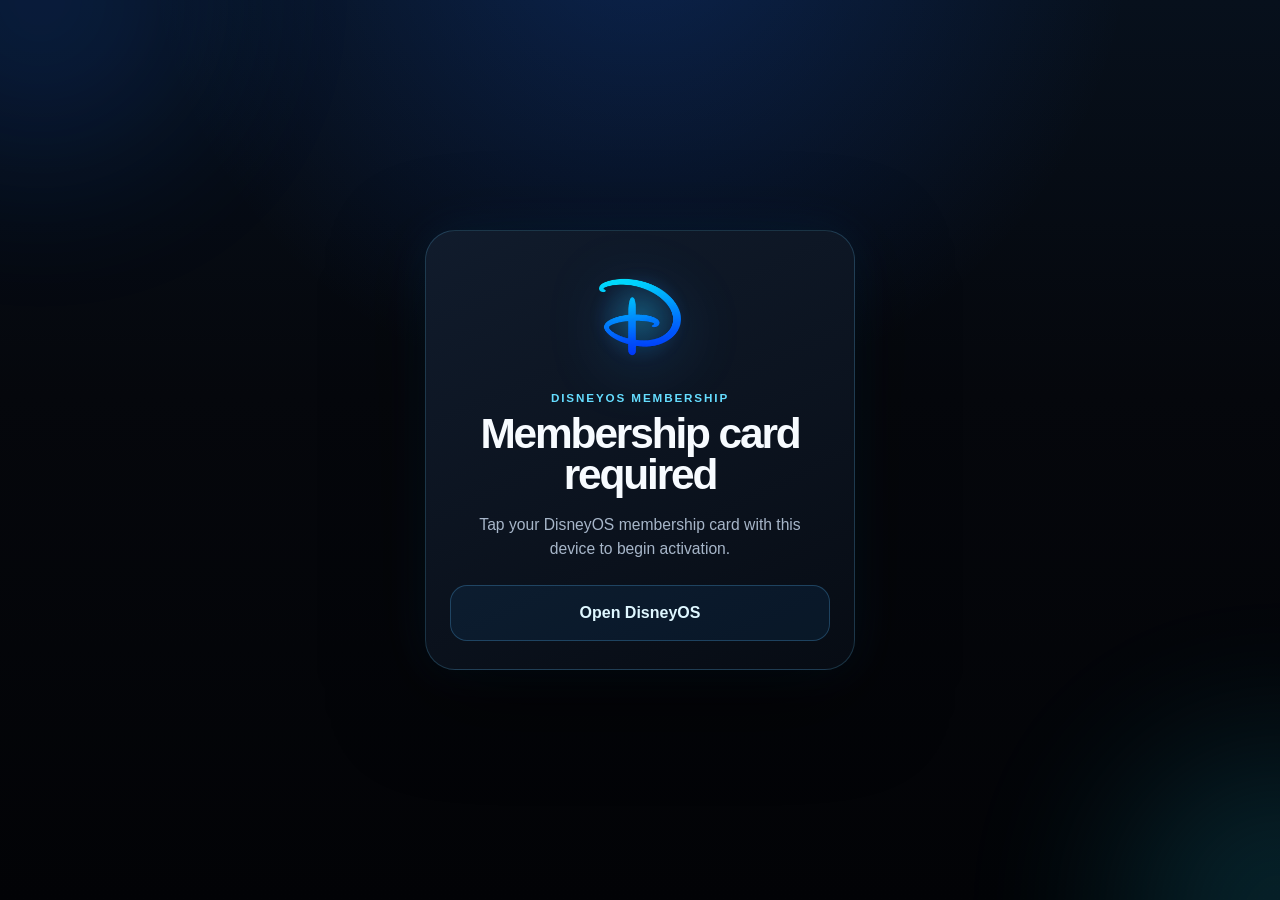
==== activate/index.html @ b2398494 "Add files via upload" ====
<!doctype html>
<html lang="en">
<head>
  <meta charset="utf-8">
  <meta name="viewport" content="width=device-width,initial-scale=1,viewport-fit=cover">
  <meta name="theme-color" content="#05070c">
  <meta name="description" content="Activate your DisneyOS membership on this device.">
  <title>Activate DisneyOS</title>
  <link rel="icon" type="image/png" sizes="16x16" href="../assets/favicon-16.png">
  <link rel="icon" type="image/png" sizes="32x32" href="../assets/favicon-32.png">
  <link rel="apple-touch-icon" href="../assets/apple-touch-icon.png">
  <link rel="stylesheet" href="activate.css?v=1.0.0">
</head>
<body>
  <div class="ambient ambient-one" aria-hidden="true"></div>
  <div class="ambient ambient-two" aria-hidden="true"></div>

  <main class="activation-shell">
    <section class="activation-card" aria-live="polite">
      <div class="brand-stage" aria-hidden="true">
        <div class="brand-halo"></div>
        <img class="brand-mark" src="../assets/disneyos-mark.png" alt="">
      </div>

      <div id="loading-state" class="activation-state">
        <p class="eyebrow">DisneyOS Membership</p>
        <h1>Recognizing your membership</h1>
        <p class="supporting-copy">Please wait while DisneyOS checks this device.</p>
        <div class="loading-line" aria-hidden="true"><span></span></div>
      </div>

      <div id="activation-state" class="activation-state" hidden>
        <p class="eyebrow">Members Only</p>
        <h1>Welcome to DisneyOS</h1>
        <p id="activation-intro" class="supporting-copy">
          Your membership card has been recognized. Enter your membership password to activate this device.
        </p>

        <form id="activation-form" novalidate>
          <label for="membership-password">Membership Password</label>
          <div class="password-control">
            <input
              id="membership-password"
              name="password"
              type="password"
              autocomplete="current-password"
              autocapitalize="none"
              spellcheck="false"
              required
              aria-describedby="form-message"
            >
            <button id="password-toggle" class="password-toggle" type="button" aria-label="Show password">Show</button>
          </div>

          <p id="form-message" class="form-message" role="alert"></p>

          <button id="activate-button" class="primary-button" type="submit">
            <span>Activate DisneyOS</span>
          </button>
        </form>

        <p class="privacy-note">This device will stay connected to your DisneyOS membership.</p>
      </div>

      <div id="success-state" class="activation-state success-state" hidden>
        <div class="success-check" aria-hidden="true">
          <svg viewBox="0 0 52 52" role="presentation">
            <circle cx="26" cy="26" r="24"></circle>
            <path d="M15 27.5 22.2 35 38 18.5"></path>
          </svg>
        </div>
        <p class="eyebrow">Membership Verified</p>
        <h1 id="success-title">Welcome</h1>
        <p id="success-copy" class="supporting-copy">DisneyOS is now active on this device.</p>
        <div class="membership-summary">
          <span class="summary-label">DisneyOS Member</span>
          <strong id="member-name">Nathan</strong>
          <span id="device-name">This device</span>
        </div>
        <button id="open-disneyos" class="primary-button" type="button">Open DisneyOS</button>
      </div>

      <div id="missing-card-state" class="activation-state" hidden>
        <p class="eyebrow">DisneyOS Membership</p>
        <h1>Membership card required</h1>
        <p class="supporting-copy">Tap your DisneyOS membership card with this device to begin activation.</p>
        <button id="open-existing" class="secondary-button" type="button">Open DisneyOS</button>
      </div>
    </section>
  </main>

  <script src="activate.js?v=1.0.0"></script>
</body>
</html>
---- activate/activate.css ----
:root {
  color-scheme: dark;
  --background: #05070c;
  --surface: rgba(12, 19, 31, .97);
  --surface-soft: rgba(18, 31, 49, .78);
  --text: #f7fbff;
  --muted: #a7b6c9;
  --blue: #176cff;
  --cyan: #26dcff;
  --border: rgba(99, 203, 255, .2);
  --danger: #ff9b9b;
  font-family: -apple-system, BlinkMacSystemFont, "SF Pro Display", "Segoe UI", sans-serif;
}

* { box-sizing: border-box; }
html, body { min-height: 100%; }
body {
  margin: 0;
  overflow-x: hidden;
  background:
    radial-gradient(circle at 50% -10%, rgba(26, 105, 255, .22), transparent 42%),
    linear-gradient(180deg, #07101c 0%, var(--background) 44%, #020306 100%);
  color: var(--text);
}
button, input { font: inherit; }
button { -webkit-tap-highlight-color: transparent; }

.ambient {
  position: fixed;
  z-index: 0;
  width: 320px;
  height: 320px;
  border-radius: 50%;
  filter: blur(90px);
  opacity: .16;
  pointer-events: none;
}
.ambient-one { top: -160px; left: -120px; background: var(--blue); }
.ambient-two { right: -160px; bottom: -170px; background: var(--cyan); }

.activation-shell {
  position: relative;
  z-index: 1;
  display: grid;
  min-height: 100svh;
  place-items: center;
  padding: max(24px, env(safe-area-inset-top)) 20px max(24px, env(safe-area-inset-bottom));
}

.activation-card {
  width: min(100%, 430px);
  padding: 34px 24px 28px;
  overflow: hidden;
  border: 1px solid var(--border);
  border-radius: 30px;
  background: linear-gradient(155deg, rgba(17, 28, 45, .985), rgba(7, 12, 20, .99));
  box-shadow: 0 28px 90px rgba(0, 0, 0, .58), 0 0 48px rgba(31, 153, 255, .1);
  text-align: center;
}

.brand-stage {
  position: relative;
  display: grid;
  width: 104px;
  height: 104px;
  margin: 0 auto 22px;
  place-items: center;
}
.brand-halo {
  position: absolute;
  inset: 8px;
  border-radius: 30px;
  background: radial-gradient(circle, rgba(37, 202, 255, .3), rgba(28, 99, 255, .04) 66%, transparent 72%);
  filter: blur(5px);
  animation: breathe 2.8s ease-in-out infinite;
}
.brand-mark {
  position: relative;
  width: 82px;
  height: 82px;
  object-fit: contain;
  filter: drop-shadow(0 12px 30px rgba(28, 149, 255, .38));
}

.activation-state[hidden] { display: none; }
.activation-state { animation: reveal .42s ease both; }
.eyebrow {
  margin: 0 0 9px;
  color: #65ddff;
  font-size: .73rem;
  font-weight: 800;
  letter-spacing: .16em;
  text-transform: uppercase;
}
h1 {
  margin: 0;
  font-size: clamp(2rem, 8vw, 2.65rem);
  line-height: .98;
  letter-spacing: -.05em;
}
.supporting-copy {
  max-width: 340px;
  margin: 17px auto 24px;
  color: var(--muted);
  font-size: .98rem;
  line-height: 1.55;
}

form { text-align: left; }
label {
  display: block;
  margin: 0 0 9px 3px;
  color: #d9e5f1;
  font-size: .82rem;
  font-weight: 750;
}
.password-control { position: relative; }
input {
  width: 100%;
  min-height: 58px;
  padding: 0 72px 0 17px;
  border: 1px solid rgba(123, 186, 235, .24);
  border-radius: 17px;
  outline: none;
  background: rgba(2, 8, 15, .78);
  color: white;
  font-size: 1.05rem;
  transition: border-color .2s ease, box-shadow .2s ease;
}
input:focus {
  border-color: rgba(54, 203, 255, .78);
  box-shadow: 0 0 0 4px rgba(23, 108, 255, .14), 0 0 24px rgba(32, 176, 255, .1);
}
.password-toggle {
  position: absolute;
  top: 50%;
  right: 9px;
  min-width: 56px;
  min-height: 40px;
  border: 0;
  border-radius: 12px;
  background: transparent;
  color: #75dfff;
  font-size: .78rem;
  font-weight: 800;
  transform: translateY(-50%);
}
.form-message {
  min-height: 21px;
  margin: 9px 3px 6px;
  color: var(--danger);
  font-size: .82rem;
  line-height: 1.35;
}

.primary-button,
.secondary-button {
  width: 100%;
  min-height: 56px;
  border-radius: 17px;
  font-weight: 800;
  cursor: pointer;
}
.primary-button {
  border: 0;
  background: linear-gradient(100deg, var(--blue), var(--cyan));
  color: white;
  box-shadow: 0 13px 34px rgba(12, 115, 255, .29);
  transition: transform .18s ease, opacity .18s ease, box-shadow .18s ease;
}
.primary-button:active { transform: scale(.985); }
.primary-button:disabled { cursor: wait; opacity: .6; box-shadow: none; }
.secondary-button {
  border: 1px solid rgba(92, 190, 255, .25);
  background: rgba(24, 91, 145, .15);
  color: #dff7ff;
}
.privacy-note {
  margin: 18px 10px 0;
  color: #738398;
  font-size: .76rem;
  line-height: 1.45;
}

.loading-line {
  width: 150px;
  height: 3px;
  margin: 28px auto 8px;
  overflow: hidden;
  border-radius: 999px;
  background: rgba(255, 255, 255, .08);
}
.loading-line span {
  display: block;
  width: 45%;
  height: 100%;
  border-radius: inherit;
  background: linear-gradient(90deg, var(--blue), var(--cyan));
  animation: loading 1.25s ease-in-out infinite;
}

.success-check {
  width: 72px;
  height: 72px;
  margin: 0 auto 18px;
}
.success-check svg { width: 100%; height: 100%; }
.success-check circle {
  fill: rgba(35, 209, 255, .09);
  stroke: #41dcff;
  stroke-width: 2;
  stroke-dasharray: 152;
  stroke-dashoffset: 152;
  animation: draw .55s ease .08s forwards;
}
.success-check path {
  fill: none;
  stroke: #67f2ce;
  stroke-width: 3.4;
  stroke-linecap: round;
  stroke-linejoin: round;
  stroke-dasharray: 35;
  stroke-dashoffset: 35;
  animation: draw .36s ease .48s forwards;
}
.membership-summary {
  display: grid;
  gap: 3px;
  margin: 25px 0 20px;
  padding: 18px;
  border: 1px solid rgba(78, 202, 255, .16);
  border-radius: 19px;
  background: var(--surface-soft);
}
.summary-label {
  color: #69dbff;
  font-size: .67rem;
  font-weight: 800;
  letter-spacing: .13em;
  text-transform: uppercase;
}
.membership-summary strong { font-size: 1.2rem; }
.membership-summary span:last-child { color: var(--muted); font-size: .82rem; }

@keyframes reveal { from { opacity: 0; transform: translateY(8px); } to { opacity: 1; transform: none; } }
@keyframes breathe { 0%,100% { opacity: .55; transform: scale(.96); } 50% { opacity: 1; transform: scale(1.07); } }
@keyframes loading { 0% { transform: translateX(-120%); } 100% { transform: translateX(340%); } }
@keyframes draw { to { stroke-dashoffset: 0; } }

@media (max-width: 440px) {
  .activation-shell { padding-inline: 14px; }
  .activation-card { padding: 28px 19px 23px; border-radius: 26px; }
  .brand-stage { margin-bottom: 16px; }
}

@media (prefers-reduced-motion: reduce) {
  *, *::before, *::after { animation-duration: .01ms !important; animation-iteration-count: 1 !important; scroll-behavior: auto !important; }
}
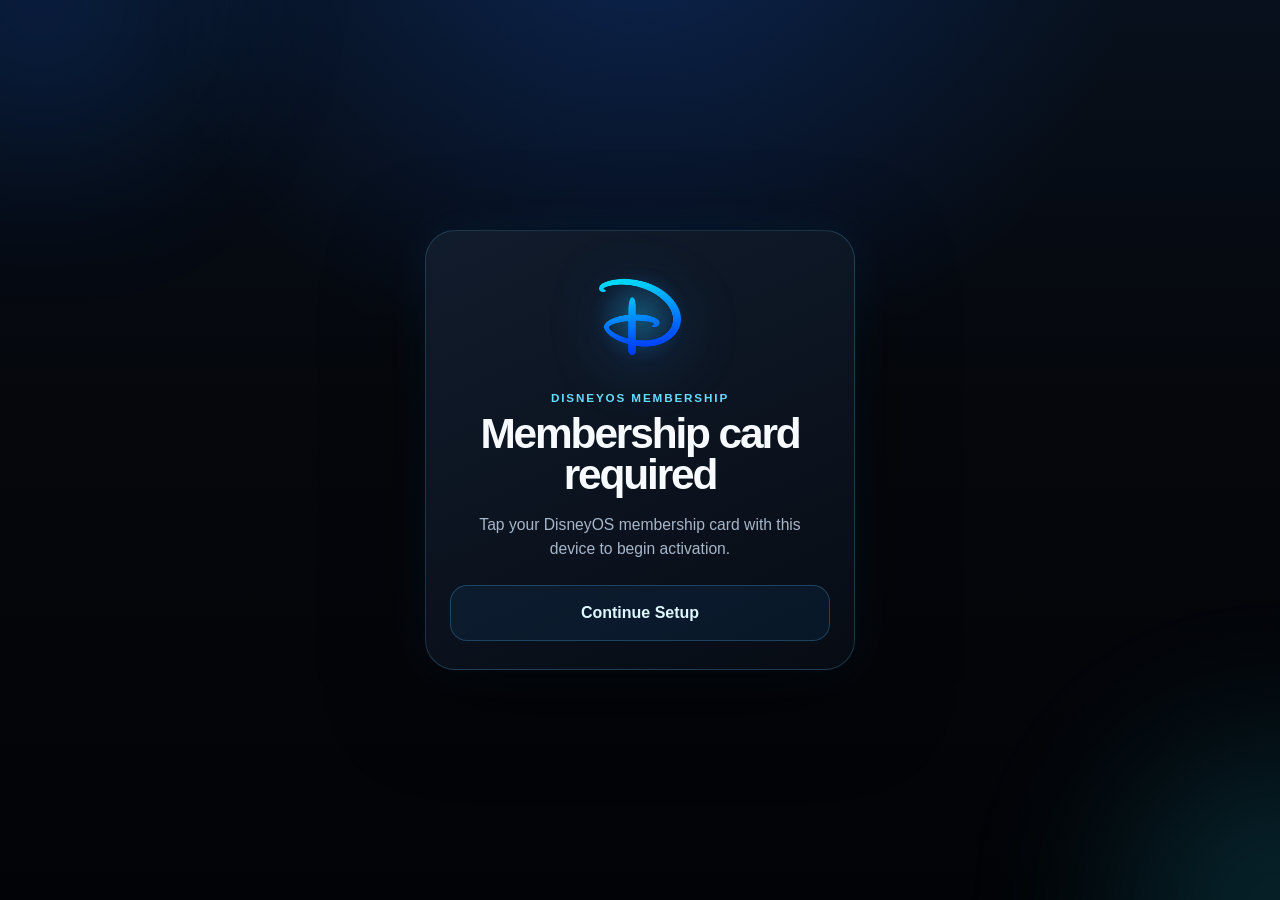
==== commit 6eeb382a: "Add files via upload" ====
--- a/activate/index.html
+++ b/activate/index.html
@@ -9,7 +9,7 @@
   <link rel="icon" type="image/png" sizes="16x16" href="../assets/favicon-16.png">
   <link rel="icon" type="image/png" sizes="32x32" href="../assets/favicon-32.png">
   <link rel="apple-touch-icon" href="../assets/apple-touch-icon.png">
-  <link rel="stylesheet" href="activate.css?v=1.0.0">
+  <link rel="stylesheet" href="activate.css?v=1.1.0">
 </head>
 <body>
   <div class="ambient ambient-one" aria-hidden="true"></div>
@@ -77,18 +77,18 @@
           <strong id="member-name">Nathan</strong>
           <span id="device-name">This device</span>
         </div>
-        <button id="open-disneyos" class="primary-button" type="button">Open DisneyOS</button>
+        <button id="open-disneyos" class="primary-button" type="button">Continue Setup</button>
       </div>
 
       <div id="missing-card-state" class="activation-state" hidden>
         <p class="eyebrow">DisneyOS Membership</p>
         <h1>Membership card required</h1>
         <p class="supporting-copy">Tap your DisneyOS membership card with this device to begin activation.</p>
-        <button id="open-existing" class="secondary-button" type="button">Open DisneyOS</button>
+        <button id="open-existing" class="secondary-button" type="button">Continue Setup</button>
       </div>
     </section>
   </main>
 
-  <script src="activate.js?v=1.0.0"></script>
+  <script src="activate.js?v=1.1.0"></script>
 </body>
 </html>
--- a/activate/activate.css
+++ b/activate/activate.css
@@ -72,7 +72,7 @@
   border-radius: 30px;
   background: radial-gradient(circle, rgba(37, 202, 255, .3), rgba(28, 99, 255, .04) 66%, transparent 72%);
   filter: blur(5px);
-  animation: breathe 2.8s ease-in-out infinite;
+  animation: breathe 4.6s ease-in-out infinite;
 }
 .brand-mark {
   position: relative;
@@ -243,7 +243,7 @@
 .membership-summary span:last-child { color: var(--muted); font-size: .82rem; }
 
 @keyframes reveal { from { opacity: 0; transform: translateY(8px); } to { opacity: 1; transform: none; } }
-@keyframes breathe { 0%,100% { opacity: .55; transform: scale(.96); } 50% { opacity: 1; transform: scale(1.07); } }
+@keyframes breathe { 0%,100% { opacity: .42; transform: scale(.98); } 50% { opacity: .72; transform: scale(1.035); } }
 @keyframes loading { 0% { transform: translateX(-120%); } 100% { transform: translateX(340%); } }
 @keyframes draw { to { stroke-dashoffset: 0; } }
 
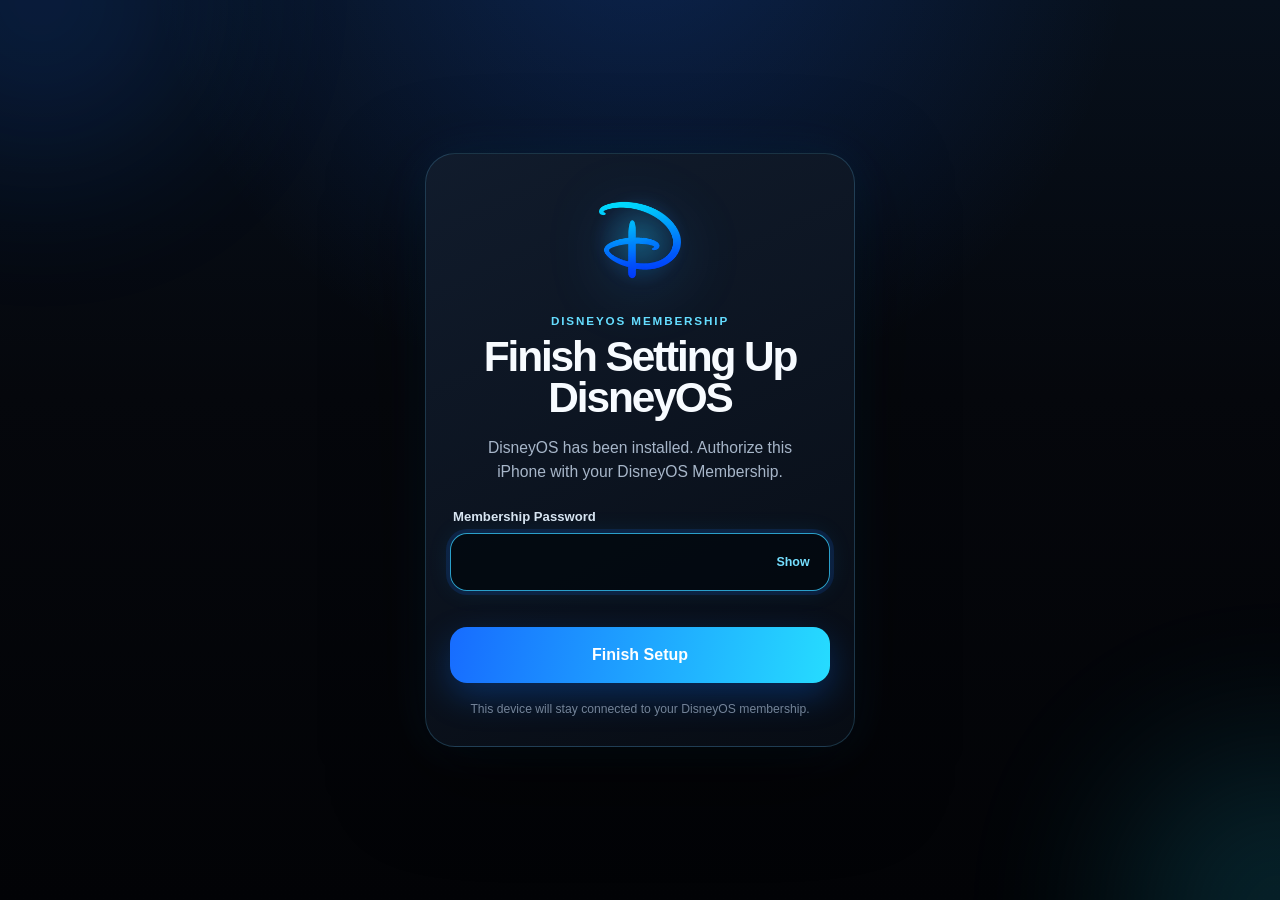
==== commit 4ba78d30: "Add files via upload" ====
--- a/activate/index.html
+++ b/activate/index.html
@@ -9,7 +9,7 @@
   <link rel="icon" type="image/png" sizes="16x16" href="../assets/favicon-16.png">
   <link rel="icon" type="image/png" sizes="32x32" href="../assets/favicon-32.png">
   <link rel="apple-touch-icon" href="../assets/apple-touch-icon.png">
-  <link rel="stylesheet" href="activate.css?v=1.1.0">
+  <link rel="stylesheet" href="activate.css?v=1.1.1">
 </head>
 <body>
   <div class="ambient ambient-one" aria-hidden="true"></div>
@@ -30,8 +30,8 @@
       </div>
 
       <div id="activation-state" class="activation-state" hidden>
-        <p class="eyebrow">Members Only</p>
-        <h1>Welcome to DisneyOS</h1>
+        <p id="activation-eyebrow" class="eyebrow">Members Only</p>
+        <h1 id="activation-title">Welcome to DisneyOS</h1>
         <p id="activation-intro" class="supporting-copy">
           Your membership card has been recognized. Enter your membership password to activate this device.
         </p>
@@ -55,7 +55,7 @@
           <p id="form-message" class="form-message" role="alert"></p>
 
           <button id="activate-button" class="primary-button" type="submit">
-            <span>Activate DisneyOS</span>
+            <span id="activate-button-label">Activate DisneyOS</span>
           </button>
         </form>
 
@@ -80,15 +80,9 @@
         <button id="open-disneyos" class="primary-button" type="button">Continue Setup</button>
       </div>
 
-      <div id="missing-card-state" class="activation-state" hidden>
-        <p class="eyebrow">DisneyOS Membership</p>
-        <h1>Membership card required</h1>
-        <p class="supporting-copy">Tap your DisneyOS membership card with this device to begin activation.</p>
-        <button id="open-existing" class="secondary-button" type="button">Continue Setup</button>
-      </div>
     </section>
   </main>
 
-  <script src="activate.js?v=1.1.0"></script>
+  <script src="activate.js?v=1.1.1"></script>
 </body>
 </html>
